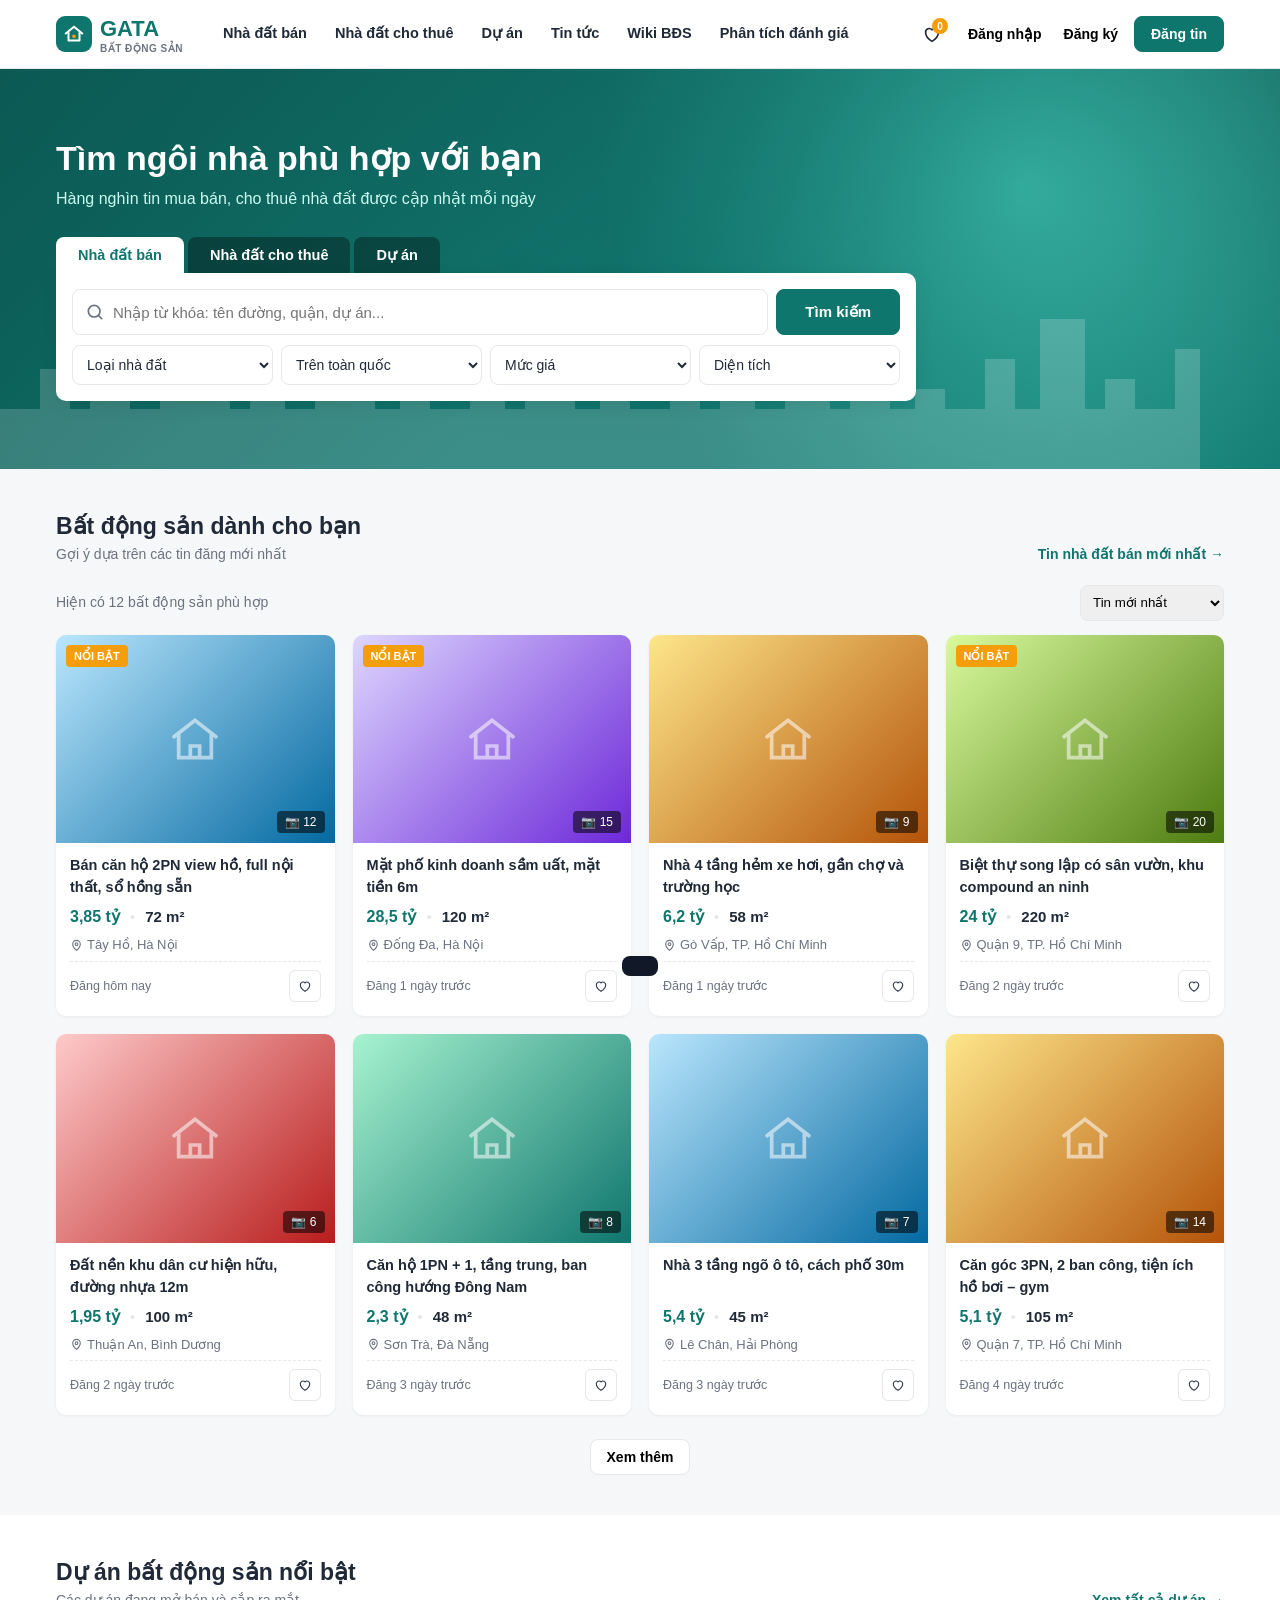
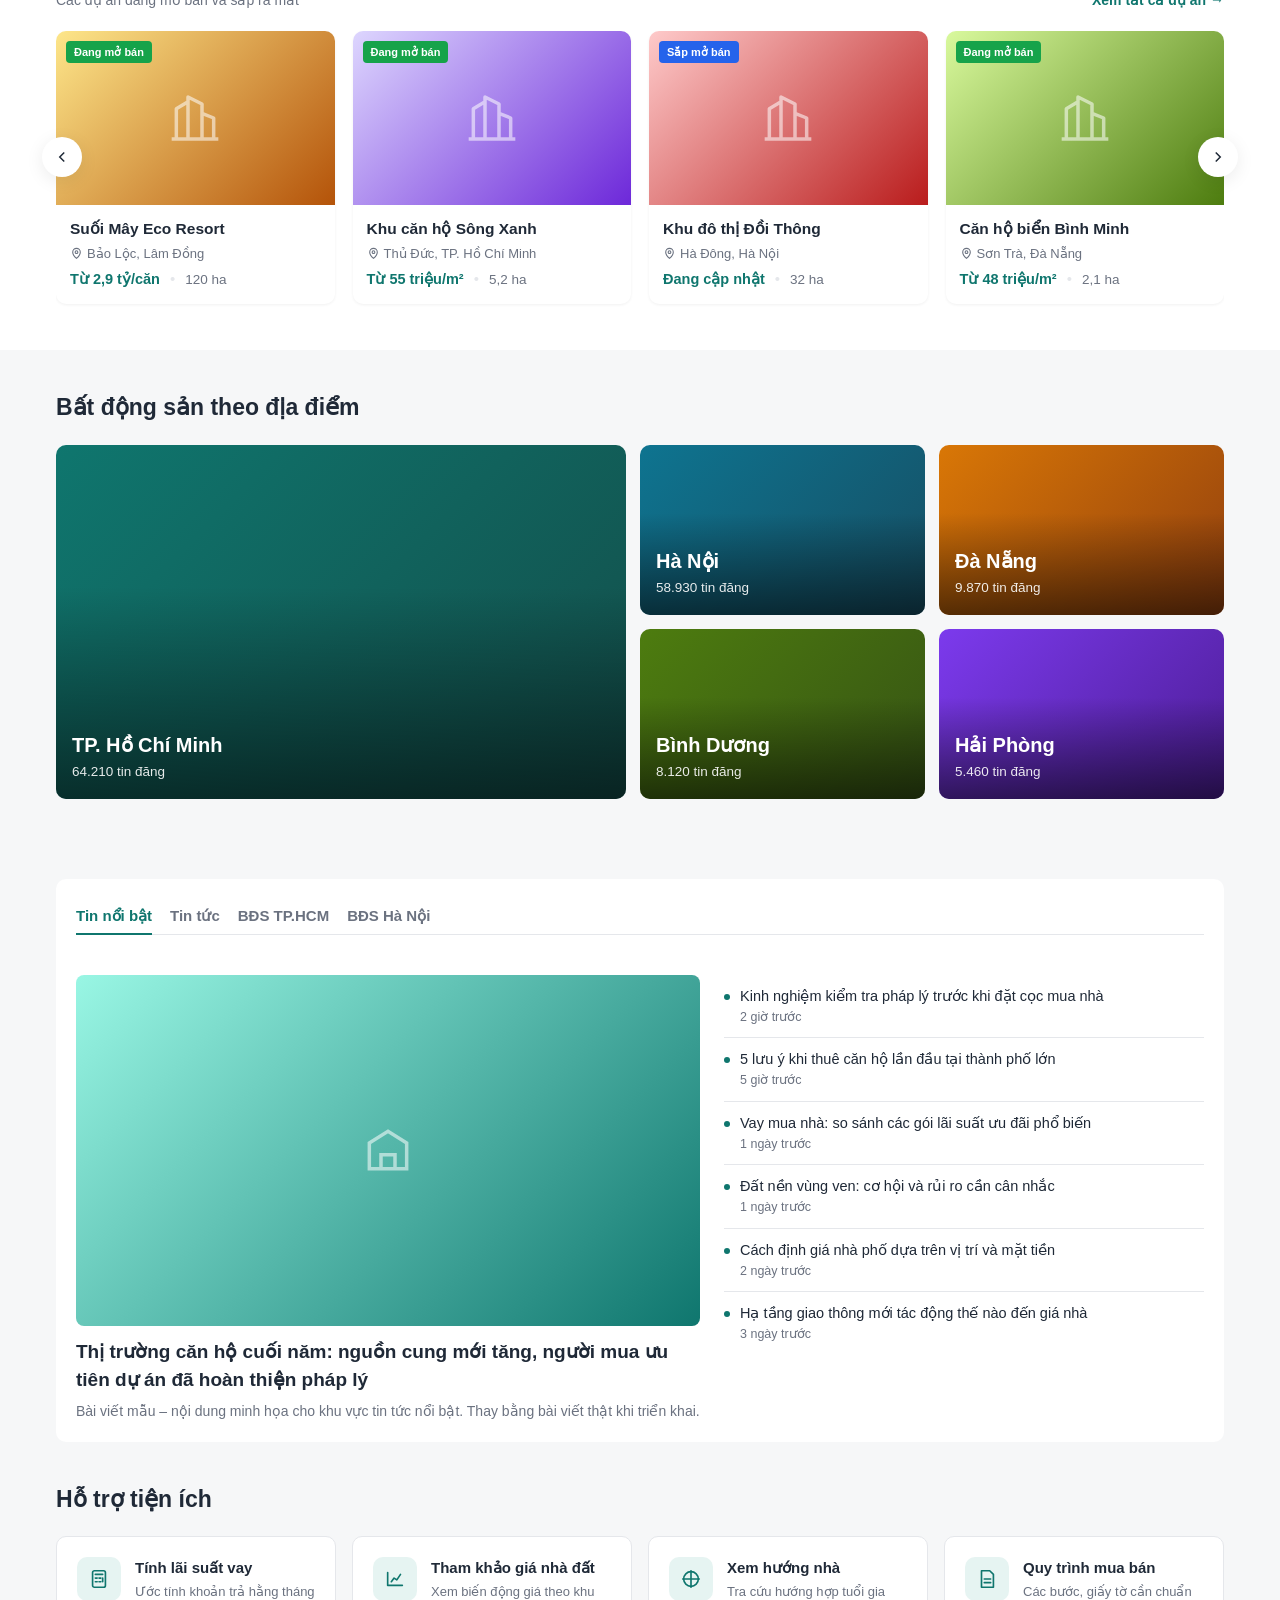
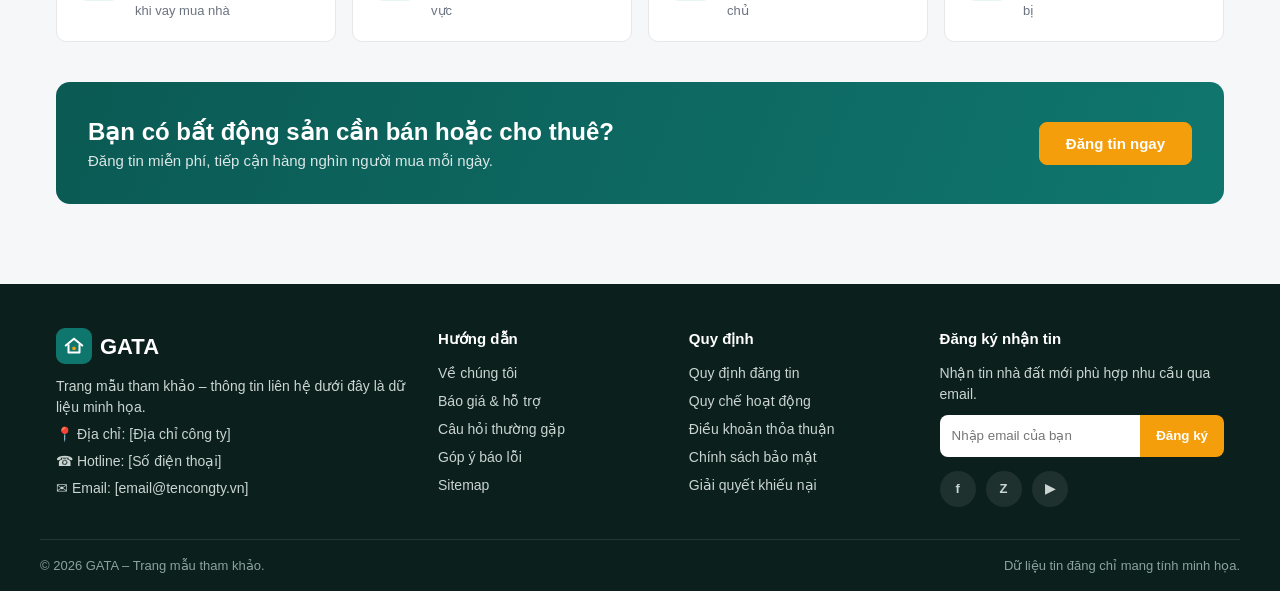
==== index.html @ e92d5082 "first commit Co-Authored-By: Claude Opus 5.5 <noreply@anthropic.com>" ====
<!DOCTYPE html>
<html lang="vi">
<head>
<meta charset="UTF-8">
<meta name="viewport" content="width=device-width, initial-scale=1.0">
<title>GATA – Kênh thông tin mua bán, cho thuê nhà đất</title>
<meta name="description" content="Trang mẫu tham khảo: tìm kiếm, mua bán, cho thuê bất động sản.">
<style>
  :root{
    --primary:#0f766e;      /* xanh ngọc đậm */
    --primary-dark:#0b5a54;
    --primary-light:#e6f4f2;
    --accent:#f59e0b;       /* vàng hổ phách */
    --text:#1f2937;
    --muted:#6b7280;
    --line:#e5e7eb;
    --bg:#f6f7f8;
    --white:#fff;
    --radius:10px;
    --shadow:0 4px 18px rgba(0,0,0,.08);
  }
  *{box-sizing:border-box;margin:0;padding:0}
  body{font-family:"Segoe UI",Roboto,"Helvetica Neue",Arial,sans-serif;color:var(--text);background:var(--bg);line-height:1.5;font-size:15px}
  a{color:inherit;text-decoration:none}
  button{font-family:inherit;cursor:pointer}
  img,svg{display:block}
  .container{max-width:1200px;margin:0 auto;padding:0 16px}

  /* ===== HEADER ===== */
  header{background:var(--white);border-bottom:1px solid var(--line);position:sticky;top:0;z-index:50}
  .nav{display:flex;align-items:center;height:68px;gap:28px}
  .logo{display:flex;align-items:center;gap:8px;font-weight:800;font-size:22px;color:var(--primary);flex-shrink:0}
  .logo-mark{width:36px;height:36px;border-radius:9px;background:var(--primary);display:grid;place-items:center}
  .logo small{display:block;font-size:10px;font-weight:600;color:var(--muted);letter-spacing:.5px;margin-top:-4px}
  .menu{display:flex;gap:4px;flex:1}
  .menu > li{list-style:none;position:relative}
  .menu > li > a{display:block;padding:22px 12px;font-weight:600;font-size:14.5px}
  .menu > li > a:hover{color:var(--primary)}
  .dropdown{position:absolute;top:100%;left:0;background:var(--white);min-width:230px;box-shadow:var(--shadow);border-radius:0 0 var(--radius) var(--radius);padding:8px 0;display:none}
  .menu > li:hover .dropdown{display:block}
  .dropdown a{display:block;padding:8px 18px;font-size:14px}
  .dropdown a:hover{background:var(--primary-light);color:var(--primary)}
  .nav-actions{display:flex;align-items:center;gap:10px}
  .icon-btn{width:40px;height:40px;border-radius:50%;border:none;background:transparent;display:grid;place-items:center;position:relative}
  .icon-btn:hover{background:var(--bg)}
  .badge{position:absolute;top:4px;right:4px;background:var(--accent);color:#fff;font-size:10px;font-weight:700;min-width:16px;height:16px;border-radius:8px;display:grid;place-items:center;padding:0 4px}
  .btn{border:1px solid var(--line);background:var(--white);padding:9px 16px;border-radius:8px;font-weight:600;font-size:14px}
  .btn:hover{border-color:var(--primary);color:var(--primary)}
  .btn-primary{background:var(--primary);color:#fff;border-color:var(--primary)}
  .btn-primary:hover{background:var(--primary-dark);color:#fff}
  .btn-text{border:none;background:none;font-weight:600;font-size:14px;padding:9px 6px}
  .btn-text:hover{color:var(--primary)}
  .burger{display:none}

  /* ===== HERO + SEARCH ===== */
  .hero{position:relative;min-height:400px;display:flex;align-items:center;
    background:
      linear-gradient(120deg,rgba(11,90,84,.92) 0%,rgba(15,118,110,.75) 45%,rgba(15,118,110,.35) 100%),
      radial-gradient(circle at 80% 30%,#5eead4 0,transparent 40%),
      linear-gradient(180deg,#134e4a,#0f766e);
    overflow:hidden}
  .hero-skyline{position:absolute;bottom:0;left:0;right:0;height:180px;opacity:.18}
  .hero-inner{position:relative;width:100%;padding:48px 16px}
  .hero h1{color:#fff;font-size:34px;line-height:1.25;max-width:620px;margin-bottom:8px}
  .hero p{color:#ccfbf1;margin-bottom:26px;font-size:16px}
  .search-box{max-width:860px}
  .search-tabs{display:flex;gap:4px}
  .search-tabs button{border:none;background:rgba(0,0,0,.35);color:#fff;padding:10px 22px;border-radius:8px 8px 0 0;font-weight:600;font-size:14.5px}
  .search-tabs button.active{background:var(--white);color:var(--primary)}
  .search-panel{background:var(--white);border-radius:0 var(--radius) var(--radius) var(--radius);padding:16px;box-shadow:var(--shadow)}
  .search-row{display:flex;gap:8px}
  .search-input{flex:1;display:flex;align-items:center;gap:8px;border:1px solid var(--line);border-radius:8px;padding:0 12px}
  .search-input input{border:none;outline:none;flex:1;height:44px;font-size:15px;font-family:inherit}
  .search-row .btn-primary{padding:0 28px;height:46px;font-size:15px}
  .filters{display:grid;grid-template-columns:repeat(4,1fr);gap:8px;margin-top:10px}
  .filters select{height:40px;border:1px solid var(--line);border-radius:8px;padding:0 10px;font-family:inherit;font-size:14px;color:var(--text);background:var(--white)}
  .filters select:focus,.search-input:focus-within{outline:2px solid var(--primary-light);border-color:var(--primary)}

  /* ===== SECTIONS ===== */
  section{padding:40px 0}
  .section-head{display:flex;justify-content:space-between;align-items:flex-end;margin-bottom:20px;gap:16px}
  .section-head h2{font-size:23px}
  .section-head p{color:var(--muted);font-size:14px}
  .link-more{color:var(--primary);font-weight:600;font-size:14px;white-space:nowrap}
  .link-more:hover{text-decoration:underline}

  /* listing cards */
  .result-bar{display:flex;justify-content:space-between;align-items:center;margin-bottom:14px;color:var(--muted);font-size:14px;gap:10px;flex-wrap:wrap}
  .result-bar select{height:36px;border:1px solid var(--line);border-radius:8px;padding:0 8px;font-family:inherit}
  .grid-listings{display:grid;grid-template-columns:repeat(4,1fr);gap:18px}
  .card{background:var(--white);border-radius:var(--radius);overflow:hidden;box-shadow:0 1px 3px rgba(0,0,0,.06);transition:transform .2s,box-shadow .2s;display:flex;flex-direction:column}
  .card:hover{transform:translateY(-3px);box-shadow:var(--shadow)}
  .thumb{position:relative;aspect-ratio:4/3;display:grid;place-items:center}
  .thumb{overflow:hidden}
  .thumb svg{width:56px;height:56px;opacity:.55}
  .ph{position:absolute;inset:0;width:100%;height:100%;object-fit:cover;transition:transform .4s}
  .card:hover .ph,.project:hover .ph{transform:scale(1.05)}
  .tag{position:absolute;top:10px;left:10px;background:var(--accent);color:#fff;font-size:11px;font-weight:700;padding:3px 8px;border-radius:4px;text-transform:uppercase}
  .photo-count{position:absolute;bottom:10px;right:10px;background:rgba(0,0,0,.55);color:#fff;font-size:12px;padding:2px 8px;border-radius:4px}
  .card-body{padding:12px 14px 14px;display:flex;flex-direction:column;gap:6px;flex:1}
  .card-title{font-weight:600;font-size:14.5px;display:-webkit-box;-webkit-line-clamp:2;-webkit-box-orient:vertical;overflow:hidden;min-height:44px}
  .card-meta{display:flex;gap:10px;align-items:baseline;flex-wrap:wrap}
  .price{color:var(--primary);font-weight:700;font-size:16px}
  .meta-sep{color:var(--line)}
  .area{font-weight:600;color:var(--text)}
  .addr{color:var(--muted);font-size:13px;display:flex;gap:4px;align-items:center}
  .card-foot{display:flex;justify-content:space-between;align-items:center;margin-top:auto;padding-top:8px;border-top:1px dashed var(--line);font-size:12.5px;color:var(--muted)}
  .save-btn{border:1px solid var(--line);background:var(--white);width:32px;height:32px;border-radius:6px;display:grid;place-items:center}
  .save-btn.saved{background:#fff1f2;border-color:#fecdd3}
  .save-btn.saved svg path{fill:#e11d48;stroke:#e11d48}
  .empty{grid-column:1/-1;text-align:center;padding:40px;color:var(--muted);background:var(--white);border-radius:var(--radius)}
  .center{text-align:center;margin-top:24px}

  /* projects */
  .projects-wrap{position:relative}
  .projects{display:flex;gap:18px;overflow-x:auto;scroll-snap-type:x mandatory;padding-bottom:6px;scrollbar-width:thin}
  .project{flex:0 0 calc((100% - 54px)/4);scroll-snap-align:start;background:var(--white);border-radius:var(--radius);overflow:hidden;box-shadow:0 1px 3px rgba(0,0,0,.06)}
  .project .thumb{aspect-ratio:16/10}
  .status{position:absolute;top:10px;left:10px;font-size:11px;font-weight:700;padding:3px 8px;border-radius:4px;color:#fff}
  .status.open{background:#16a34a}.status.soon{background:#2563eb}.status.done{background:#6b7280}
  .project .card-body{gap:4px}
  .project h3{font-size:15.5px}
  .scroll-btn{position:absolute;top:38%;width:40px;height:40px;border-radius:50%;border:none;background:var(--white);box-shadow:var(--shadow);display:grid;place-items:center;z-index:2}
  .scroll-btn.prev{left:-14px}.scroll-btn.next{right:-14px}

  /* locations */
  .locations{display:grid;grid-template-columns:2fr 1fr 1fr;grid-template-rows:170px 170px;gap:14px}
  .loc{position:relative;border-radius:var(--radius);overflow:hidden;color:#fff;display:flex;align-items:flex-end;padding:16px;transition:transform .2s}
  .loc:hover{transform:scale(1.015)}
  .loc:first-child{grid-row:span 2}
  .loc::after{content:"";position:absolute;inset:0;background:linear-gradient(180deg,transparent 40%,rgba(0,0,0,.55))}
  .loc div{position:relative;z-index:1}
  .loc h3{font-size:20px}
  .loc span{font-size:13.5px;opacity:.9}

  /* news */
  .news{display:grid;grid-template-columns:1.3fr 1fr;gap:24px;background:var(--white);border-radius:var(--radius);padding:20px}
  .news-tabs{display:flex;gap:18px;border-bottom:1px solid var(--line);margin-bottom:16px;grid-column:1/-1}
  .news-tabs button{border:none;background:none;padding:8px 0;font-weight:600;font-size:15px;color:var(--muted);border-bottom:2px solid transparent;margin-bottom:-1px}
  .news-tabs button.active{color:var(--primary);border-color:var(--primary)}
  .news-main .thumb{border-radius:8px;aspect-ratio:16/9;margin-bottom:12px}
  .news-main h3{font-size:19px;margin-bottom:6px}
  .news-main p{color:var(--muted);font-size:14px}
  .news-list{list-style:none;display:flex;flex-direction:column}
  .news-list li{padding:11px 0;border-bottom:1px solid var(--line);display:flex;gap:10px;font-size:14.5px;font-weight:500}
  .news-list li:last-child{border:none}
  .news-list li::before{content:"";flex:0 0 6px;height:6px;border-radius:50%;background:var(--primary);margin-top:8px}
  .news-list a:hover,.news-main h3 a:hover{color:var(--primary)}
  .date{color:var(--muted);font-size:12.5px;font-weight:400;display:block}

  /* tools / why us */
  .tools{display:grid;grid-template-columns:repeat(4,1fr);gap:16px}
  .tool{background:var(--white);border-radius:var(--radius);padding:20px;display:flex;gap:14px;align-items:flex-start;border:1px solid var(--line)}
  .tool:hover{border-color:var(--primary)}
  .tool-icon{flex:0 0 44px;height:44px;border-radius:10px;background:var(--primary-light);display:grid;place-items:center}
  .tool h4{font-size:15px;margin-bottom:2px}
  .tool p{font-size:13px;color:var(--muted)}

  /* CTA */
  .cta{background:linear-gradient(110deg,var(--primary-dark),var(--primary));border-radius:14px;padding:32px;display:flex;justify-content:space-between;align-items:center;gap:20px;color:#fff;flex-wrap:wrap}
  .cta h2{font-size:24px}
  .cta p{opacity:.85}
  .cta .btn{background:var(--accent);border-color:var(--accent);color:#fff;padding:12px 26px;font-size:15px}

  /* ===== FOOTER ===== */
  footer{background:#0b1f1d;color:#cbd5d1;margin-top:40px;padding-top:44px;font-size:14px}
  .foot-grid{display:grid;grid-template-columns:1.6fr 1fr 1fr 1.3fr;gap:32px;padding-bottom:32px}
  footer h5{color:#fff;font-size:15px;margin-bottom:12px}
  footer ul{list-style:none;display:flex;flex-direction:column;gap:7px}
  footer a:hover{color:#5eead4}
  .foot-brand .logo{color:#fff;margin-bottom:12px}
  .foot-brand p{margin-bottom:6px}
  .newsletter{display:flex;margin-top:10px}
  .newsletter input{flex:1;height:42px;border:none;border-radius:8px 0 0 8px;padding:0 12px;font-family:inherit;min-width:0}
  .newsletter button{border:none;background:var(--accent);color:#fff;font-weight:600;padding:0 16px;border-radius:0 8px 8px 0}
  .socials{display:flex;gap:10px;margin-top:14px}
  .socials a{width:36px;height:36px;border-radius:50%;background:rgba(255,255,255,.08);display:grid;place-items:center;font-weight:700;font-size:13px}
  .copyright{border-top:1px solid rgba(255,255,255,.1);padding:16px 0;font-size:13px;color:#8aa39e;display:flex;justify-content:space-between;flex-wrap:wrap;gap:8px}

  /* toast */
  .toast{position:fixed;bottom:24px;left:50%;transform:translateX(-50%) translateY(100px);background:#111827;color:#fff;padding:10px 18px;border-radius:8px;font-size:14px;transition:transform .3s;z-index:100}
  .toast.show{transform:translateX(-50%) translateY(0)}
  .back-top{position:fixed;right:20px;bottom:20px;width:44px;height:44px;border-radius:50%;background:var(--primary);color:#fff;border:none;display:none;place-items:center;box-shadow:var(--shadow);z-index:40}
  .back-top.show{display:grid}

  /* ===== RESPONSIVE ===== */
  @media (max-width:1024px){
    .grid-listings{grid-template-columns:repeat(3,1fr)}
    .project{flex-basis:calc((100% - 36px)/3)}
    .tools{grid-template-columns:repeat(2,1fr)}
    .foot-grid{grid-template-columns:1fr 1fr}
    .menu > li > a{padding:22px 8px;font-size:14px}
    .btn-text{display:none}
  }
  @media (max-width:860px){
    .menu{display:none;position:absolute;top:68px;left:0;right:0;background:var(--white);flex-direction:column;box-shadow:var(--shadow);padding:8px 0}
    .menu.open{display:flex}
    .menu > li > a{padding:12px 20px}
    .dropdown{position:static;box-shadow:none;display:none;padding:0 0 6px 16px}
    .menu > li:hover .dropdown{display:none}
    .burger{display:grid;margin-left:auto}
    .nav-actions .btn:not(.btn-primary),.nav-actions .icon-btn:not(.burger){display:none}
    .grid-listings{grid-template-columns:repeat(2,1fr)}
    .project{flex-basis:calc((100% - 18px)/2)}
    .filters{grid-template-columns:repeat(2,1fr)}
    .locations{grid-template-columns:1fr 1fr;grid-template-rows:200px 140px 140px}
    .loc:first-child{grid-column:span 2;grid-row:auto}
    .news{grid-template-columns:1fr}
    .hero h1{font-size:27px}
    .scroll-btn{display:none}
  }
  @media (max-width:540px){
    .grid-listings{grid-template-columns:1fr}
    .project{flex-basis:85%}
    .search-row{flex-direction:column}
    .search-row .btn-primary{width:100%}
    .tools{grid-template-columns:1fr}
    .foot-grid{grid-template-columns:1fr}
    .search-tabs button{padding:9px 14px}
    .nav-actions .btn-primary{padding:8px 12px;font-size:13px}
    .section-head h2{font-size:20px}
  }
</style>
</head>
<body>

<!-- ================= HEADER ================= -->
<header>
  <div class="container nav">
    <a href="#" class="logo" aria-label="GATA - trang chủ">
      <span class="logo-mark">
        <svg width="22" height="22" viewBox="0 0 24 24" fill="none"><path d="M3 11.5 12 4l9 7.5" stroke="#fff" stroke-width="2.2" stroke-linecap="round" stroke-linejoin="round"/><path d="M6 10v9h12v-9" stroke="#fff" stroke-width="2.2" stroke-linejoin="round"/><circle cx="12" cy="14.5" r="2" fill="#f59e0b"/></svg>
      </span>
      <span>GATA<small>BẤT ĐỘNG SẢN</small></span>
    </a>

    <ul class="menu" id="menu">
      <li><a href="#listings">Nhà đất bán</a>
        <div class="dropdown">
          <a href="#">Bán căn hộ chung cư</a><a href="#">Bán nhà riêng</a><a href="#">Bán nhà mặt phố</a>
          <a href="#">Bán biệt thự, liền kề</a><a href="#">Bán đất nền dự án</a><a href="#">Bán đất</a>
        </div>
      </li>
      <li><a href="#listings">Nhà đất cho thuê</a>
        <div class="dropdown">
          <a href="#">Cho thuê căn hộ</a><a href="#">Cho thuê nhà riêng</a><a href="#">Cho thuê phòng trọ</a>
          <a href="#">Cho thuê văn phòng</a><a href="#">Cho thuê mặt bằng</a>
        </div>
      </li>
      <li><a href="#projects">Dự án</a>
        <div class="dropdown" id="projectMenu"></div>
      </li>
      <li><a href="#news">Tin tức</a></li>
      <li><a href="#tools">Wiki BĐS</a></li>
      <li><a href="#tools">Phân tích đánh giá</a></li>
    </ul>

    <div class="nav-actions">
      <button class="icon-btn" aria-label="Tin đã lưu">
        <svg width="22" height="22" viewBox="0 0 24 24" fill="none"><path d="M12 20s-7-4.4-7-10a4 4 0 0 1 7-2.6A4 4 0 0 1 19 10c0 5.6-7 10-7 10Z" stroke="#1f2937" stroke-width="1.8"/></svg>
        <span class="badge" id="savedCount">0</span>
      </button>
      <button class="btn-text">Đăng nhập</button>
      <button class="btn-text">Đăng ký</button>
      <button class="btn btn-primary">Đăng tin</button>
      <button class="icon-btn burger" id="burger" aria-label="Mở menu">
        <svg width="24" height="24" viewBox="0 0 24 24"><path d="M4 7h16M4 12h16M4 17h16" stroke="#1f2937" stroke-width="2" stroke-linecap="round"/></svg>
      </button>
    </div>
  </div>
</header>

<!-- ================= HERO + SEARCH ================= -->
<div class="hero">
  <svg class="hero-skyline" viewBox="0 0 1200 180" preserveAspectRatio="none" fill="#fff">
    <path d="M0 [base64]"/>
  </svg>
  <div class="container hero-inner">
    <h1>Tìm ngôi nhà phù hợp với bạn</h1>
    <p>Hàng nghìn tin mua bán, cho thuê nhà đất được cập nhật mỗi ngày</p>

    <div class="search-box">
      <div class="search-tabs" role="tablist">
        <button class="active" data-type="ban">Nhà đất bán</button>
        <button data-type="thue">Nhà đất cho thuê</button>
        <button data-type="duan">Dự án</button>
      </div>
      <form class="search-panel" id="searchForm">
        <div class="search-row">
          <label class="search-input">
            <svg width="20" height="20" viewBox="0 0 24 24" fill="none"><circle cx="11" cy="11" r="7" stroke="#6b7280" stroke-width="2"/><path d="m20 20-3.5-3.5" stroke="#6b7280" stroke-width="2" stroke-linecap="round"/></svg>
            <input type="text" id="keyword" placeholder="Nhập từ khóa: tên đường, quận, dự án...">
          </label>
          <button type="submit" class="btn btn-primary">Tìm kiếm</button>
        </div>
        <div class="filters">
          <select id="fCategory">
            <option value="">Loại nhà đất</option>
            <option>Căn hộ chung cư</option>
            <option>Nhà riêng</option>
            <option>Nhà mặt phố</option>
            <option>Biệt thự, liền kề</option>
            <option>Đất nền</option>
          </select>
          <select id="fCity">
            <option value="">Trên toàn quốc</option>
            <option>Hà Nội</option>
            <option>TP. Hồ Chí Minh</option>
            <option>Đà Nẵng</option>
            <option>Bình Dương</option>
            <option>Hải Phòng</option>
          </select>
          <select id="fPrice"></select>
          <select id="fArea">
            <option value="">Diện tích</option>
            <option value="0-50">Dưới 50 m²</option>
            <option value="50-80">50 – 80 m²</option>
            <option value="80-150">80 – 150 m²</option>
            <option value="150-99999">Trên 150 m²</option>
          </select>
        </div>
      </form>
    </div>
  </div>
</div>

<main>
<!-- ================= LISTINGS ================= -->
<section id="listings">
  <div class="container">
    <div class="section-head">
      <div>
        <h2 id="listingTitle">Bất động sản dành cho bạn</h2>
        <p>Gợi ý dựa trên các tin đăng mới nhất</p>
      </div>
      <a href="#" class="link-more">Tin nhà đất bán mới nhất →</a>
    </div>
    <div class="result-bar">
      <span id="resultCount"></span>
      <select id="sort" aria-label="Sắp xếp">
        <option value="new">Tin mới nhất</option>
        <option value="priceAsc">Giá thấp đến cao</option>
        <option value="priceDesc">Giá cao đến thấp</option>
        <option value="areaDesc">Diện tích lớn nhất</option>
      </select>
    </div>
    <div class="grid-listings" id="grid"></div>
    <div class="center"><button class="btn" id="loadMore">Xem thêm</button></div>
  </div>
</section>

<!-- ================= PROJECTS ================= -->
<section id="projects" style="background:var(--white)">
  <div class="container">
    <div class="section-head">
      <div><h2>Dự án bất động sản nổi bật</h2><p>Các dự án đang mở bán và sắp ra mắt</p></div>
      <a href="#" class="link-more">Xem tất cả dự án →</a>
    </div>
    <div class="projects-wrap">
      <button class="scroll-btn prev" data-dir="-1" aria-label="Trước"><svg width="18" height="18" viewBox="0 0 24 24"><path d="m15 6-6 6 6 6" stroke="#1f2937" stroke-width="2" fill="none"/></svg></button>
      <div class="projects" id="projectList"></div>
      <button class="scroll-btn next" data-dir="1" aria-label="Sau"><svg width="18" height="18" viewBox="0 0 24 24"><path d="m9 6 6 6-6 6" stroke="#1f2937" stroke-width="2" fill="none"/></svg></button>
    </div>
  </div>
</section>

<!-- ================= LOCATIONS ================= -->
<section>
  <div class="container">
    <div class="section-head"><div><h2>Bất động sản theo địa điểm</h2></div></div>
    <div class="locations" id="locations"></div>
  </div>
</section>

<!-- ================= NEWS ================= -->
<section id="news">
  <div class="container">
    <div class="news">
      <div class="news-tabs">
        <button class="active">Tin nổi bật</button>
        <button>Tin tức</button>
        <button>BĐS TP.HCM</button>
        <button>BĐS Hà Nội</button>
      </div>
      <article class="news-main">
        <div class="thumb" style="background:linear-gradient(135deg,#99f6e4,#0f766e)">
          <img class="ph" src="https://images.unsplash.com/photo-1560518883-ce09059eeffa?w=800&q=70&auto=format&fit=crop" alt="Thị trường căn hộ" loading="lazy" onerror="this.remove()">
          <svg viewBox="0 0 24 24" fill="none"><path d="M4 20V9l8-5 8 5v11H4Z" stroke="#fff" stroke-width="1.5"/><path d="M9 20v-6h6v6" stroke="#fff" stroke-width="1.5"/></svg>
        </div>
        <h3><a href="#">Thị trường căn hộ cuối năm: nguồn cung mới tăng, người mua ưu tiên dự án đã hoàn thiện pháp lý</a></h3>
        <p>Bài viết mẫu – nội dung minh họa cho khu vực tin tức nổi bật. Thay bằng bài viết thật khi triển khai.</p>
      </article>
      <ul class="news-list">
        <li><a href="#">Kinh nghiệm kiểm tra pháp lý trước khi đặt cọc mua nhà<span class="date">2 giờ trước</span></a></li>
        <li><a href="#">5 lưu ý khi thuê căn hộ lần đầu tại thành phố lớn<span class="date">5 giờ trước</span></a></li>
        <li><a href="#">Vay mua nhà: so sánh các gói lãi suất ưu đãi phổ biến<span class="date">1 ngày trước</span></a></li>
        <li><a href="#">Đất nền vùng ven: cơ hội và rủi ro cần cân nhắc<span class="date">1 ngày trước</span></a></li>
        <li><a href="#">Cách định giá nhà phố dựa trên vị trí và mặt tiền<span class="date">2 ngày trước</span></a></li>
        <li><a href="#">Hạ tầng giao thông mới tác động thế nào đến giá nhà<span class="date">3 ngày trước</span></a></li>
      </ul>
    </div>
  </div>
</section>

<!-- ================= TOOLS ================= -->
<section id="tools" style="padding-top:0">
  <div class="container">
    <div class="section-head"><div><h2>Hỗ trợ tiện ích</h2></div></div>
    <div class="tools">
      <a href="#" class="tool"><span class="tool-icon"><svg width="22" height="22" viewBox="0 0 24 24" fill="none"><rect x="5" y="3" width="14" height="18" rx="2" stroke="#0f766e" stroke-width="1.8"/><path d="M8 7h8M8 11h2M12 11h2M8 15h2M12 15h2M16 11v4" stroke="#0f766e" stroke-width="1.8" stroke-linecap="round"/></svg></span><div><h4>Tính lãi suất vay</h4><p>Ước tính khoản trả hằng tháng khi vay mua nhà</p></div></a>
      <a href="#" class="tool"><span class="tool-icon"><svg width="22" height="22" viewBox="0 0 24 24" fill="none"><path d="M4 19V5M4 19h16M8 15l3-4 3 2 4-6" stroke="#0f766e" stroke-width="1.8" stroke-linecap="round" stroke-linejoin="round"/></svg></span><div><h4>Tham khảo giá nhà đất</h4><p>Xem biến động giá theo khu vực</p></div></a>
      <a href="#" class="tool"><span class="tool-icon"><svg width="22" height="22" viewBox="0 0 24 24" fill="none"><path d="M12 3v18M3 12h18" stroke="#0f766e" stroke-width="1.8" stroke-linecap="round"/><circle cx="12" cy="12" r="8" stroke="#0f766e" stroke-width="1.8"/></svg></span><div><h4>Xem hướng nhà</h4><p>Tra cứu hướng hợp tuổi gia chủ</p></div></a>
      <a href="#" class="tool"><span class="tool-icon"><svg width="22" height="22" viewBox="0 0 24 24" fill="none"><path d="M6 3h9l4 4v14H6V3Z" stroke="#0f766e" stroke-width="1.8" stroke-linejoin="round"/><path d="M9 12h7M9 16h7" stroke="#0f766e" stroke-width="1.8" stroke-linecap="round"/></svg></span><div><h4>Quy trình mua bán</h4><p>Các bước, giấy tờ cần chuẩn bị</p></div></a>
    </div>
  </div>
</section>

<!-- ================= CTA ================= -->
<section style="padding-top:0">
  <div class="container">
    <div class="cta">
      <div>
        <h2>Bạn có bất động sản cần bán hoặc cho thuê?</h2>
        <p>Đăng tin miễn phí, tiếp cận hàng nghìn người mua mỗi ngày.</p>
      </div>
      <button class="btn">Đăng tin ngay</button>
    </div>
  </div>
</section>
</main>

<!-- ================= FOOTER ================= -->
<footer>
  <div class="container foot-grid">
    <div class="foot-brand">
      <a href="#" class="logo"><span class="logo-mark"><svg width="22" height="22" viewBox="0 0 24 24" fill="none"><path d="M3 11.5 12 4l9 7.5" stroke="#fff" stroke-width="2.2" stroke-linecap="round" stroke-linejoin="round"/><path d="M6 10v9h12v-9" stroke="#fff" stroke-width="2.2" stroke-linejoin="round"/><circle cx="12" cy="14.5" r="2" fill="#f59e0b"/></svg></span><span>GATA</span></a>
      <p>Trang mẫu tham khảo – thông tin liên hệ dưới đây là dữ liệu minh họa.</p>
      <p>📍 Địa chỉ: [Địa chỉ công ty]</p>
      <p>☎ Hotline: [Số điện thoại]</p>
      <p>✉ Email: [email@tencongty.vn]</p>
    </div>
    <div>
      <h5>Hướng dẫn</h5>
      <ul><li><a href="#">Về chúng tôi</a></li><li><a href="#">Báo giá & hỗ trợ</a></li><li><a href="#">Câu hỏi thường gặp</a></li><li><a href="#">Góp ý báo lỗi</a></li><li><a href="#">Sitemap</a></li></ul>
    </div>
    <div>
      <h5>Quy định</h5>
      <ul><li><a href="#">Quy định đăng tin</a></li><li><a href="#">Quy chế hoạt động</a></li><li><a href="#">Điều khoản thỏa thuận</a></li><li><a href="#">Chính sách bảo mật</a></li><li><a href="#">Giải quyết khiếu nại</a></li></ul>
    </div>
    <div>
      <h5>Đăng ký nhận tin</h5>
      <p>Nhận tin nhà đất mới phù hợp nhu cầu qua email.</p>
      <form class="newsletter" id="newsletter">
        <input type="email" placeholder="Nhập email của bạn" required>
        <button type="submit">Đăng ký</button>
      </form>
      <div class="socials"><a href="#" aria-label="Facebook">f</a><a href="#" aria-label="Zalo">Z</a><a href="#" aria-label="YouTube">▶</a></div>
    </div>
  </div>
  <div class="container copyright">
    <span>© 2026 GATA – Trang mẫu tham khảo.</span>
    <span>Dữ liệu tin đăng chỉ mang tính minh họa.</span>
  </div>
</footer>

<div class="toast" id="toast"></div>
<button class="back-top" id="backTop" aria-label="Lên đầu trang"><svg width="18" height="18" viewBox="0 0 24 24"><path d="m6 15 6-6 6 6" stroke="#fff" stroke-width="2.2" fill="none"/></svg></button>

<script>
/* ================= DỮ LIỆU MẪU ================= */
// price: đơn vị triệu đồng (bán = tổng giá, thuê = giá/tháng)
const listings = [
  {id:1,type:"ban",cat:"Căn hộ chung cư",title:"Bán căn hộ 2PN view hồ, full nội thất, sổ hồng sẵn",price:3850,area:72,city:"Hà Nội",district:"Tây Hồ",days:0,photos:12,vip:true},
  {id:2,type:"ban",cat:"Nhà riêng",title:"Nhà 4 tầng hẻm xe hơi, gần chợ và trường học",price:6200,area:58,city:"TP. Hồ Chí Minh",district:"Gò Vấp",days:1,photos:9,vip:false},
  {id:3,type:"ban",cat:"Nhà mặt phố",title:"Mặt phố kinh doanh sầm uất, mặt tiền 6m",price:28500,area:120,city:"Hà Nội",district:"Đống Đa",days:1,photos:15,vip:true},
  {id:4,type:"ban",cat:"Đất nền",title:"Đất nền khu dân cư hiện hữu, đường nhựa 12m",price:1950,area:100,city:"Bình Dương",district:"Thuận An",days:2,photos:6,vip:false},
  {id:5,type:"ban",cat:"Biệt thự, liền kề",title:"Biệt thự song lập có sân vườn, khu compound an ninh",price:24000,area:220,city:"TP. Hồ Chí Minh",district:"Quận 9",days:2,photos:20,vip:true},
  {id:6,type:"ban",cat:"Căn hộ chung cư",title:"Căn hộ 1PN + 1, tầng trung, ban công hướng Đông Nam",price:2300,area:48,city:"Đà Nẵng",district:"Sơn Trà",days:3,photos:8,vip:false},
  {id:7,type:"ban",cat:"Nhà riêng",title:"Nhà 3 tầng ngõ ô tô, cách phố 30m",price:5400,area:45,city:"Hải Phòng",district:"Lê Chân",days:3,photos:7,vip:false},
  {id:8,type:"ban",cat:"Căn hộ chung cư",title:"Căn góc 3PN, 2 ban công, tiện ích hồ bơi – gym",price:5100,area:105,city:"TP. Hồ Chí Minh",district:"Quận 7",days:4,photos:14,vip:false},
  {id:9,type:"ban",cat:"Đất nền",title:"Lô đất gần biển, phù hợp xây homestay",price:3200,area:150,city:"Đà Nẵng",district:"Ngũ Hành Sơn",days:5,photos:5,vip:false},
  {id:10,type:"ban",cat:"Nhà mặt phố",title:"Nhà mặt tiền đường lớn, đang cho thuê ổn định",price:16800,area:90,city:"Đà Nẵng",district:"Hải Châu",days:6,photos:10,vip:false},
  {id:11,type:"ban",cat:"Biệt thự, liền kề",title:"Liền kề 5 tầng có thang máy, gần công viên",price:13500,area:85,city:"Hà Nội",district:"Hà Đông",days:6,photos:11,vip:false},
  {id:12,type:"ban",cat:"Nhà riêng",title:"Nhà 2 tầng mới xây, sân để xe rộng",price:2650,area:80,city:"Bình Dương",district:"Dĩ An",days:7,photos:6,vip:false},

  {id:21,type:"thue",cat:"Căn hộ chung cư",title:"Cho thuê căn hộ 2PN đầy đủ nội thất, vào ở ngay",price:12,area:68,city:"TP. Hồ Chí Minh",district:"Bình Thạnh",days:0,photos:10,vip:true},
  {id:22,type:"thue",cat:"Nhà riêng",title:"Cho thuê nhà nguyên căn 3 tầng, phù hợp gia đình",price:18,area:60,city:"Hà Nội",district:"Cầu Giấy",days:1,photos:8,vip:false},
  {id:23,type:"thue",cat:"Nhà mặt phố",title:"Mặt bằng kinh doanh mặt tiền 8m, khu đông dân",price:45,area:110,city:"TP. Hồ Chí Minh",district:"Quận 10",days:1,photos:6,vip:true},
  {id:24,type:"thue",cat:"Căn hộ chung cư",title:"Studio mới, gần biển, có hồ bơi chung",price:7,area:35,city:"Đà Nẵng",district:"Sơn Trà",days:2,photos:9,vip:false},
  {id:25,type:"thue",cat:"Biệt thự, liền kề",title:"Biệt thự sân vườn cho thuê làm văn phòng",price:60,area:300,city:"Hà Nội",district:"Tây Hồ",days:3,photos:16,vip:false},
  {id:26,type:"thue",cat:"Nhà riêng",title:"Nhà 1 trệt 1 lầu, hẻm yên tĩnh, có chỗ để ô tô",price:9,area:75,city:"Bình Dương",district:"Thủ Dầu Một",days:4,photos:5,vip:false},
  {id:27,type:"thue",cat:"Căn hộ chung cư",title:"Căn hộ 3PN view sông, tầng cao thoáng mát",price:22,area:110,city:"TP. Hồ Chí Minh",district:"Thủ Đức",days:5,photos:12,vip:false},
  {id:28,type:"thue",cat:"Nhà mặt phố",title:"Nhà mặt phố 4 tầng cho thuê kinh doanh, văn phòng",price:35,area:70,city:"Hải Phòng",district:"Ngô Quyền",days:6,photos:7,vip:false},
];

const projects = [
  {name:"Suối Mây Eco Resort",loc:"Bảo Lộc, Lâm Đồng",status:"open",statusText:"Đang mở bán",price:"Từ 2,9 tỷ/căn",area:"120 ha",url:"pages/du-an-suoi-may-eco-resort.html",img:"1520250497591-112f2f40a3f4"},
  {name:"Khu căn hộ Sông Xanh",loc:"Thủ Đức, TP. Hồ Chí Minh",status:"open",statusText:"Đang mở bán",price:"Từ 55 triệu/m²",area:"5,2 ha"},
  {name:"Khu đô thị Đồi Thông",loc:"Hà Đông, Hà Nội",status:"soon",statusText:"Sắp mở bán",price:"Đang cập nhật",area:"32 ha"},
  {name:"Căn hộ biển Bình Minh",loc:"Sơn Trà, Đà Nẵng",status:"open",statusText:"Đang mở bán",price:"Từ 48 triệu/m²",area:"2,1 ha"},
  {name:"Khu nhà phố Hoa Sen",loc:"Thuận An, Bình Dương",status:"done",statusText:"Đã bàn giao",price:"Từ 4,5 tỷ/căn",area:"12 ha"},
  {name:"Tòa căn hộ Ánh Dương",loc:"Cầu Giấy, Hà Nội",status:"soon",statusText:"Sắp mở bán",price:"Đang cập nhật",area:"1,4 ha"},
  {name:"Khu biệt thự Rừng Phong",loc:"Quận 9, TP. Hồ Chí Minh",status:"open",statusText:"Đang mở bán",price:"Từ 22 tỷ/căn",area:"18 ha"},
];

const locations = [
  {city:"TP. Hồ Chí Minh",count:"64.210",bg:"linear-gradient(135deg,#0f766e,#134e4a)",img:"1583417319070-4a69db38a482"},
  {city:"Hà Nội",count:"58.930",bg:"linear-gradient(135deg,#0e7490,#164e63)",img:"1599708153386-62bf3f035c78"},
  {city:"Đà Nẵng",count:"9.870",bg:"linear-gradient(135deg,#d97706,#92400e)",img:"1559592413-7cec4d0cae2b"},
  {city:"Bình Dương",count:"8.120",bg:"linear-gradient(135deg,#4d7c0f,#365314)",img:"1460317442991-0ec209397118"},
  {city:"Hải Phòng",count:"5.460",bg:"linear-gradient(135deg,#7c3aed,#4c1d95)",img:"1528127269322-539801943592"},
];

/* Ảnh minh họa (Unsplash) theo loại bất động sản */
const catPhotos = {
  "Căn hộ chung cư":["1502672260266-1c1ef2d93688","1522708323590-d24dbb6b0267","1554995207-c18c203602cb","1600607687939-ce8a6c25118c","1545324418-cc1a3fa10c00"],
  "Nhà riêng":["1568605114967-8130f3a36994","1570129477492-45c003edd2be","1549517045-bc93de075e53","1605276374104-dee2a0ed3cd6","1564013799919-ab600027ffc6"],
  "Nhà mặt phố":["1479839672679-a46483c0e7c8","1486406146926-c627a92ad1ab","1460317442991-0ec209397118","1545324418-cc1a3fa10c00"],
  "Biệt thự, liền kề":["1613490493576-7fde63acd811","1600596542815-ffad4c1539a9","1600585154340-be6161a56a0c","1512917774080-9991f1c4c750","1580587771525-78b9dba3b914"],
  "Đất nền":["1500382017468-9049fed747ef"],
};
const projectPhotos = ["1545324418-cc1a3fa10c00","1486406146926-c627a92ad1ab","1512917774080-9991f1c4c750","1600596542815-ffad4c1539a9","1479839672679-a46483c0e7c8","1613490493576-7fde63acd811"];
const photoUrl = (id,w=600) => `https://images.unsplash.com/photo-${id}?w=${w}&q=70&auto=format&fit=crop`;
const imgTag = (id,alt,w) => `<img class="ph" src="${photoUrl(id,w)}" alt="${alt}" loading="lazy" onerror="this.remove()">`;

const priceOptions = {
  ban:[["","Mức giá"],["0-1000","Dưới 1 tỷ"],["1000-3000","1 – 3 tỷ"],["3000-5000","3 – 5 tỷ"],["5000-10000","5 – 10 tỷ"],["10000-999999","Trên 10 tỷ"]],
  thue:[["","Mức giá"],["0-5","Dưới 5 triệu"],["5-10","5 – 10 triệu"],["10-20","10 – 20 triệu"],["20-50","20 – 50 triệu"],["50-99999","Trên 50 triệu"]],
};
const palettes = ["#a7f3d0,#0f766e","#bae6fd,#0369a1","#fde68a,#b45309","#ddd6fe,#6d28d9","#fecaca,#b91c1c","#d9f99d,#4d7c0f"];

/* ================= TIỆN ÍCH ================= */
const $ = s => document.querySelector(s);
const houseSvg = `<svg viewBox="0 0 24 24" fill="none"><path d="M3 11 12 4l9 7" stroke="#fff" stroke-width="1.6" stroke-linecap="round"/><path d="M5 10v10h14V10" stroke="#fff" stroke-width="1.6"/><path d="M10 20v-5h4v5" stroke="#fff" stroke-width="1.6"/></svg>`;
const pinSvg = `<svg width="13" height="13" viewBox="0 0 24 24" fill="none"><path d="M12 21s-7-6.2-7-11.5A7 7 0 0 1 19 9.5C19 14.8 12 21 12 21Z" stroke="#6b7280" stroke-width="2"/><circle cx="12" cy="9.5" r="2.5" stroke="#6b7280" stroke-width="2"/></svg>`;
const heartSvg = `<svg width="16" height="16" viewBox="0 0 24 24"><path d="M12 20s-7-4.4-7-10a4 4 0 0 1 7-2.6A4 4 0 0 1 19 10c0 5.6-7 10-7 10Z" fill="none" stroke="#374151" stroke-width="1.8"/></svg>`;

function formatPrice(p, type){
  if(type === "thue") return p + " triệu/tháng";
  if(p >= 1000){ const ty = p/1000; return (Number.isInteger(ty) ? ty : ty.toFixed(2).replace(/\.?0+$/,"")).toString().replace(".",",") + " tỷ"; }
  return p + " triệu";
}
function daysText(d){ return d === 0 ? "Đăng hôm nay" : `Đăng ${d} ngày trước`; }
function toast(msg){ const t=$("#toast"); t.textContent=msg; t.classList.add("show"); clearTimeout(t._h); t._h=setTimeout(()=>t.classList.remove("show"),2200); }

/* ================= TRẠNG THÁI ================= */
let state = { type:"ban", shown:8 };
const saved = new Set();

function fillPriceSelect(){
  const opts = priceOptions[state.type] || priceOptions.ban;
  $("#fPrice").innerHTML = opts.map(([v,t])=>`<option value="${v}">${t}</option>`).join("");
}

function getFiltered(){
  const kw = $("#keyword").value.trim().toLowerCase();
  const cat = $("#fCategory").value, city = $("#fCity").value;
  const [pMin,pMax] = ($("#fPrice").value || "0-99999999").split("-").map(Number);
  const [aMin,aMax] = ($("#fArea").value || "0-99999999").split("-").map(Number);
  let list = listings.filter(l =>
    l.type === state.type &&
    (!cat || l.cat === cat) &&
    (!city || l.city === city) &&
    l.price >= pMin && l.price < pMax &&
    l.area >= aMin && l.area < aMax &&
    (!kw || (l.title+" "+l.district+" "+l.city+" "+l.cat).toLowerCase().includes(kw))
  );
  const s = $("#sort").value;
  if(s==="priceAsc") list.sort((a,b)=>a.price-b.price);
  else if(s==="priceDesc") list.sort((a,b)=>b.price-a.price);
  else if(s==="areaDesc") list.sort((a,b)=>b.area-a.area);
  else list.sort((a,b)=>a.days-b.days || b.vip-a.vip);
  return list;
}

function renderListings(){
  const list = getFiltered();
  const show = list.slice(0, state.shown);
  $("#resultCount").textContent = `Hiện có ${list.length} bất động sản phù hợp`;
  $("#grid").innerHTML = show.length ? show.map(l=>{
    const [c1,c2] = palettes[l.id % palettes.length].split(",");
    const pool = catPhotos[l.cat] || catPhotos["Nhà riêng"];
    return `<article class="card">
      <a href="#" class="thumb" style="background:linear-gradient(135deg,${c1},${c2})">
        ${houseSvg}
        ${imgTag(pool[l.id % pool.length], l.title)}
        ${l.vip ? '<span class="tag">Nổi bật</span>' : ''}
        <span class="photo-count">📷 ${l.photos}</span>
      </a>
      <div class="card-body">
        <a href="#" class="card-title">${l.title}</a>
        <div class="card-meta"><span class="price">${formatPrice(l.price,l.type)}</span><span class="meta-sep">•</span><span class="area">${l.area} m²</span></div>
        <div class="addr">${pinSvg}${l.district}, ${l.city}</div>
        <div class="card-foot"><span>${daysText(l.days)}</span>
          <button class="save-btn ${saved.has(l.id)?'saved':''}" data-id="${l.id}" aria-label="Lưu tin">${heartSvg}</button>
        </div>
      </div>
    </article>`;
  }).join("") : `<div class="empty">Không tìm thấy bất động sản phù hợp. Hãy thử nới rộng bộ lọc.</div>`;
  $("#loadMore").style.display = list.length > state.shown ? "inline-block" : "none";
}

function renderProjects(){
  $("#projectList").innerHTML = projects.map((p,i)=>{
    const [c1,c2] = palettes[(i+2)%palettes.length].split(",");
    // Dự án có trang riêng thì gắn link (p.url), chưa có thì để "#"
    const href = p.url || "#";
    return `<article class="project">
      <a href="${href}" class="thumb" style="background:linear-gradient(135deg,${c1},${c2})">
        <svg viewBox="0 0 24 24" fill="none"><path d="M4 21V8l5-3v16M9 21V3l6 3v15M15 21V10l5 2v9M2 21h20" stroke="#fff" stroke-width="1.5" stroke-linejoin="round"/></svg>
        ${imgTag(p.img || projectPhotos[i % projectPhotos.length], p.name)}
        <span class="status ${p.status}">${p.statusText}</span>
      </a>
      <div class="card-body">
        <h3><a href="${href}">${p.name}</a></h3>
        <div class="addr">${pinSvg}${p.loc}</div>
        <div class="card-meta"><span class="price" style="font-size:14.5px">${p.price}</span><span class="meta-sep">•</span><span style="font-size:13.5px;color:var(--muted)">${p.area}</span></div>
      </div>
    </article>`;
  }).join("");
}

// Menu con "Dự án": tự liệt kê các dự án đã có trang riêng (có p.url)
const renderProjectMenu = () => {
  const pages = projects.filter(p => p.url);
  $("#projectMenu").innerHTML =
    pages.map(p => `<a href="${p.url}">${p.name}</a>`).join("") +
    `<a href="#projects">Xem tất cả dự án nổi bật</a>`;
};

function renderLocations(){
  $("#locations").innerHTML = locations.map(l=>`
    <a href="#listings" class="loc" data-city="${l.city}" style="background:${l.bg}">
      ${imgTag(l.img, l.city, 900)}
      <div><h3>${l.city}</h3><span>${l.count} tin đăng</span></div>
    </a>`).join("");
}

/* ================= SỰ KIỆN ================= */
// Tab Bán / Thuê / Dự án
document.querySelectorAll(".search-tabs button").forEach(btn=>{
  btn.addEventListener("click", ()=>{
    document.querySelectorAll(".search-tabs button").forEach(b=>b.classList.remove("active"));
    btn.classList.add("active");
    const t = btn.dataset.type;
    if(t === "duan"){
      document.getElementById("projects").scrollIntoView({behavior:"smooth"});
      return;
    }
    state.type = t; state.shown = 8;
    $("#listingTitle").textContent = t==="ban" ? "Bất động sản dành cho bạn" : "Nhà đất cho thuê dành cho bạn";
    fillPriceSelect(); renderListings();
  });
});

// Tìm kiếm
$("#searchForm").addEventListener("submit", e=>{
  e.preventDefault(); state.shown = 8; renderListings();
  document.getElementById("listings").scrollIntoView({behavior:"smooth"});
});
["#fCategory","#fCity","#fPrice","#fArea","#sort"].forEach(id=>$(id).addEventListener("change",()=>{state.shown=8;renderListings();}));

// Xem thêm
$("#loadMore").addEventListener("click", ()=>{ state.shown += 4; renderListings(); });

// Lưu tin
$("#grid").addEventListener("click", e=>{
  const b = e.target.closest(".save-btn"); if(!b) return;
  const id = +b.dataset.id;
  if(saved.has(id)){ saved.delete(id); toast("Đã bỏ lưu tin"); }
  else { saved.add(id); toast("Đã lưu tin"); }
  b.classList.toggle("saved");
  $("#savedCount").textContent = saved.size;
});

// Click địa điểm -> lọc theo tỉnh/thành
$("#locations").addEventListener("click", e=>{
  const a = e.target.closest(".loc"); if(!a) return;
  $("#fCity").value = a.dataset.city; state.shown = 8; renderListings();
});

// Cuộn danh sách dự án
document.querySelectorAll(".scroll-btn").forEach(b=>b.addEventListener("click",()=>{
  const el = $("#projectList"); el.scrollBy({left: el.clientWidth * 0.8 * +b.dataset.dir, behavior:"smooth"});
}));

// Tab tin tức (minh họa)
document.querySelectorAll(".news-tabs button").forEach(b=>b.addEventListener("click",()=>{
  document.querySelectorAll(".news-tabs button").forEach(x=>x.classList.remove("active")); b.classList.add("active");
}));

// Menu mobile
$("#burger").addEventListener("click", ()=>$("#menu").classList.toggle("open"));

// Đăng ký nhận tin
$("#newsletter").addEventListener("submit", e=>{ e.preventDefault(); e.target.reset(); toast("Đăng ký nhận tin thành công!"); });

// Nút lên đầu trang
window.addEventListener("scroll", ()=>$("#backTop").classList.toggle("show", scrollY > 600));
$("#backTop").addEventListener("click", ()=>scrollTo({top:0,behavior:"smooth"}));

/* ================= KHỞI TẠO ================= */
fillPriceSelect(); renderListings(); renderProjects(); renderProjectMenu(); renderLocations();
</script>
</body>
</html>
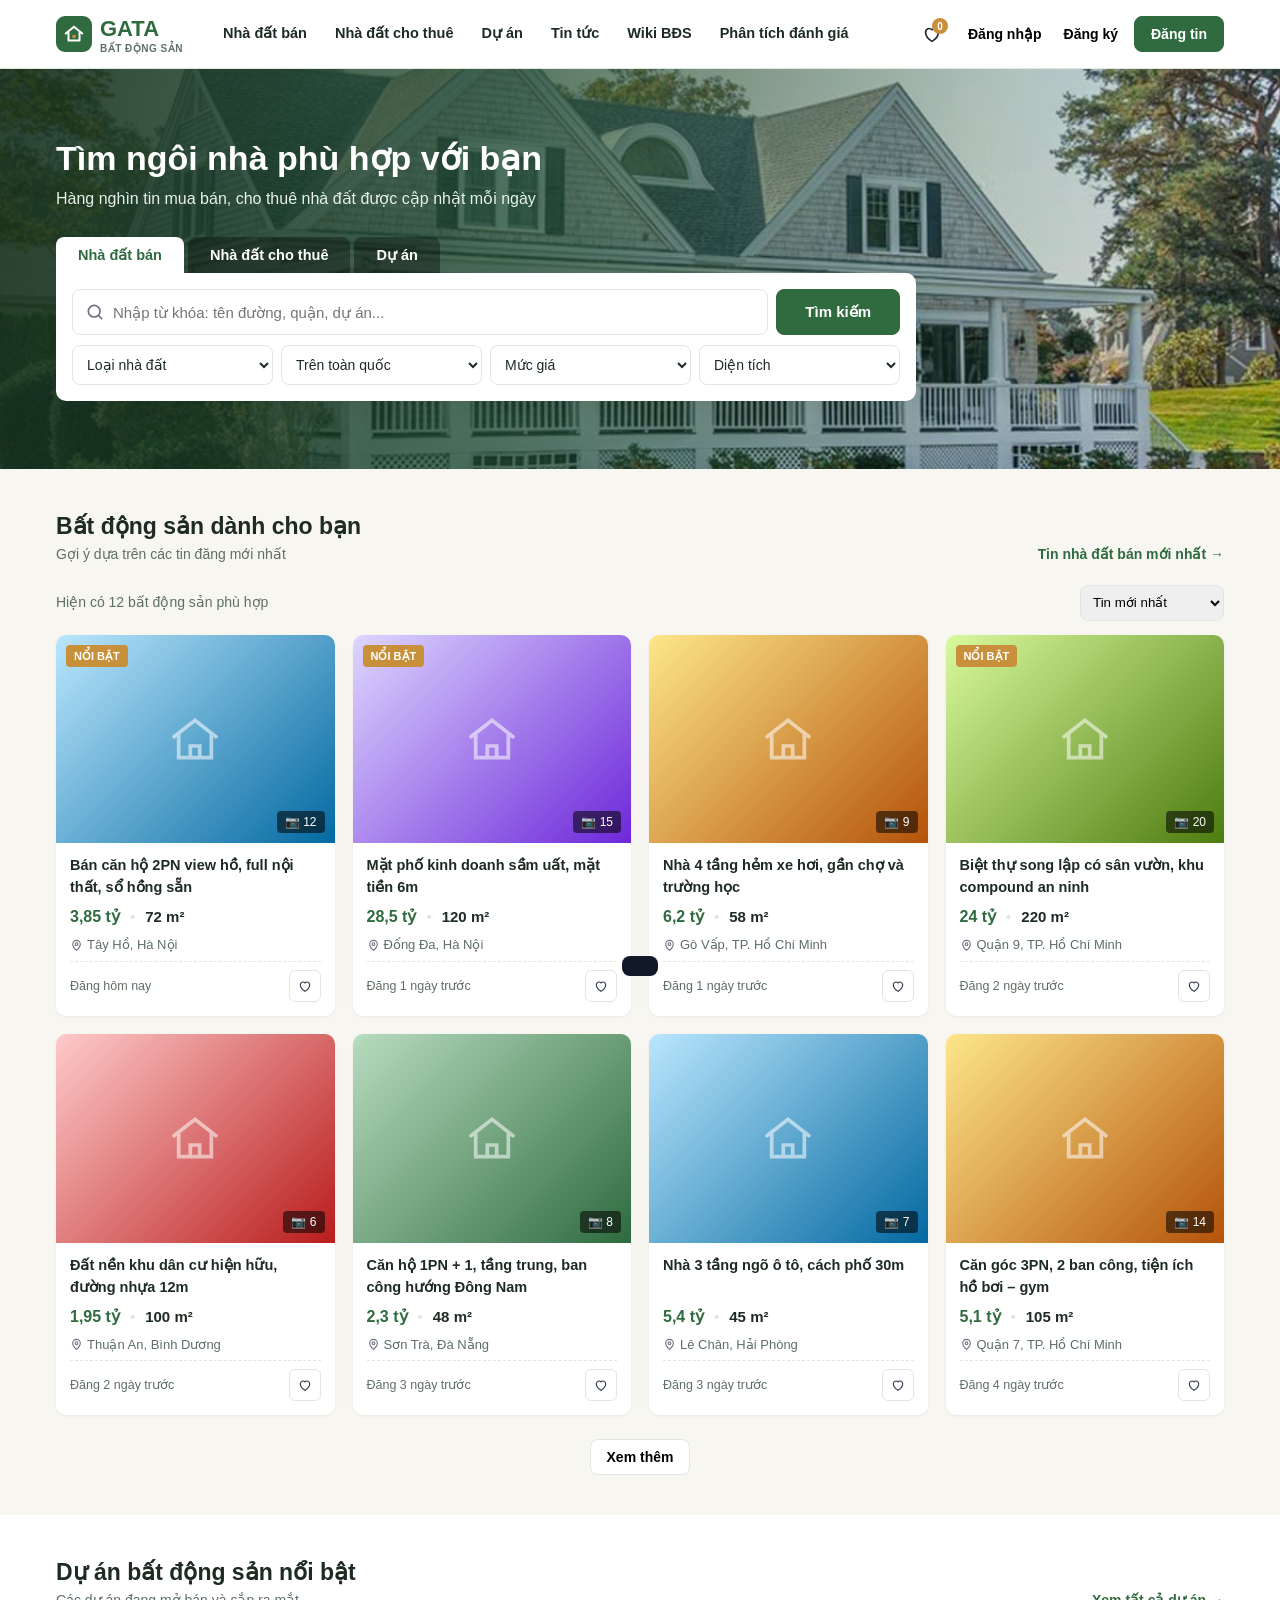
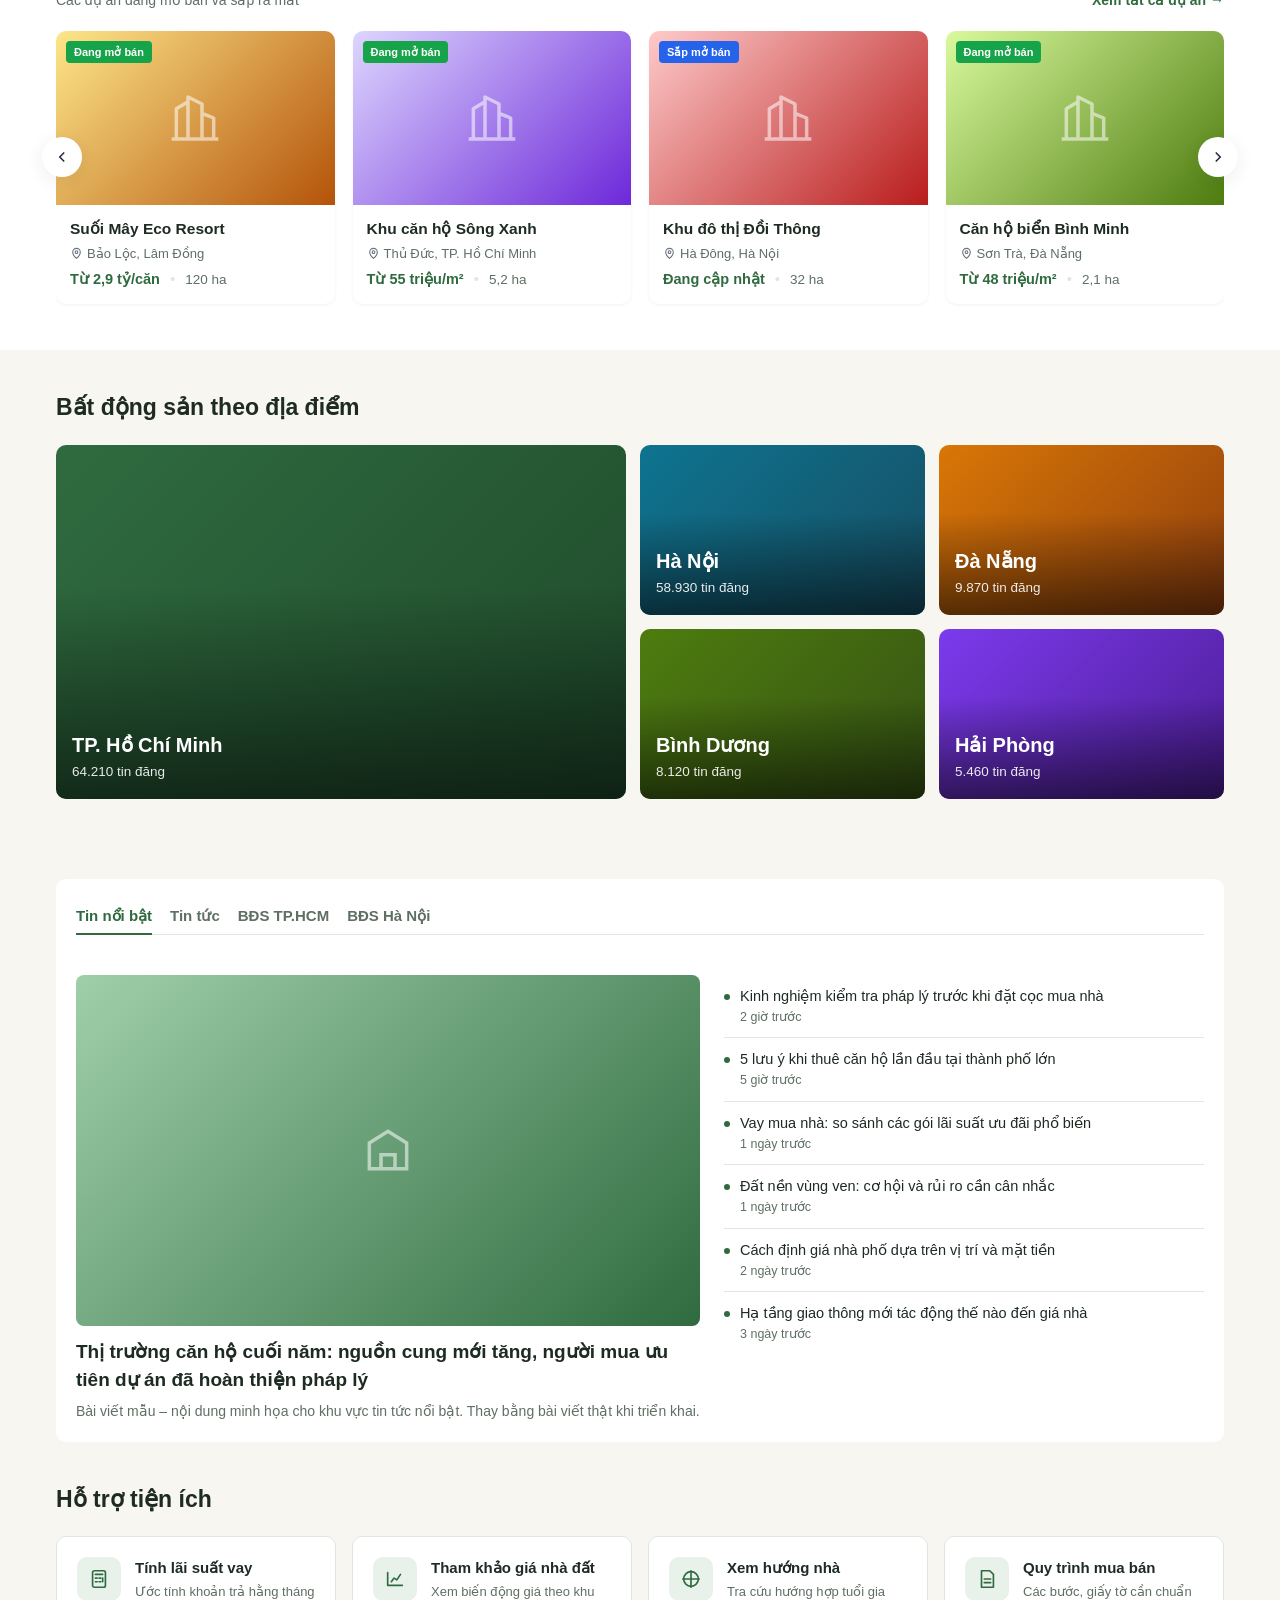
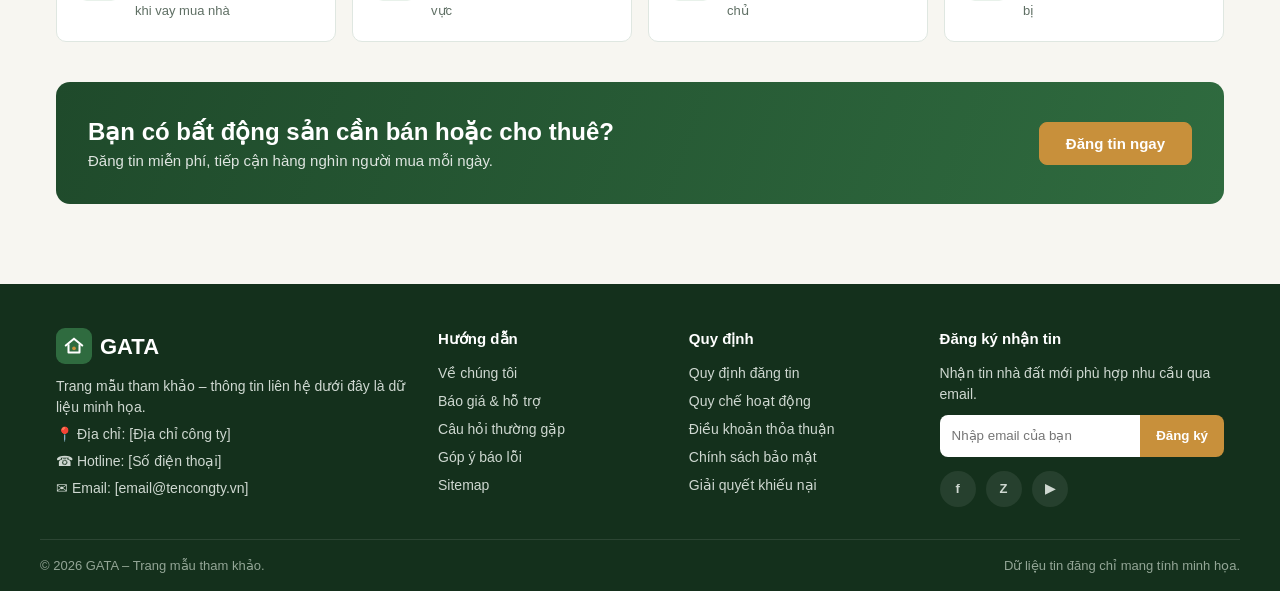
==== commit 4a50dd16: "Đồng bộ màu trang chủ với dự án Suối Mây, thay ảnh banner, xoá BTVN và batdongsan.html - Đổi bảng mà" ====
--- a/index.html
+++ b/index.html
@@ -7,17 +7,23 @@
 <meta name="description" content="Trang mẫu tham khảo: tìm kiếm, mua bán, cho thuê bất động sản.">
 <style>
   :root{
-    --primary:#0f766e;      /* xanh ngọc đậm */
-    --primary-dark:#0b5a54;
-    --primary-light:#e6f4f2;
-    --accent:#f59e0b;       /* vàng hổ phách */
-    --text:#1f2937;
-    --muted:#6b7280;
-    --line:#e5e7eb;
-    --bg:#f6f7f8;
+    /* Bảng màu đồng bộ với trang dự án Suối Mây Eco Resort */
+    --primary:#2f6b3f;      /* xanh rừng */
+    --primary-dark:#1f4a2b;
+    --primary-light:#e8f1ea;
+    --primary-soft:#9fcfa9; /* xanh lá nhạt: điểm sáng ở banner, hover chân trang */
+    --accent:#c8903b;       /* vàng đất */
+    --accent-dark:#a87628;
+    --text:#1d2b22;
+    --muted:#5f6f64;
+    --line:#dfe7e1;
+    --bg:#f7f6f1;
     --white:#fff;
+    --footer-bg:#14301c;
+    --footer-text:#cfd8d1;
+    --footer-muted:#93a596;
     --radius:10px;
-    --shadow:0 4px 18px rgba(0,0,0,.08);
+    --shadow:0 4px 18px rgba(20,40,25,.08);
   }
   *{box-sizing:border-box;margin:0;padding:0}
   body{font-family:"Segoe UI",Roboto,"Helvetica Neue",Arial,sans-serif;color:var(--text);background:var(--bg);line-height:1.5;font-size:15px}
@@ -53,16 +59,17 @@
   .burger{display:none}
 
   /* ===== HERO + SEARCH ===== */
+  /* Banner: ảnh ngôi nhà + lớp phủ xanh rừng đậm bên trái để chữ dễ đọc.
+     Nền gradient cuối cùng là dự phòng khi ảnh không tải được. */
   .hero{position:relative;min-height:400px;display:flex;align-items:center;
     background:
-      linear-gradient(120deg,rgba(11,90,84,.92) 0%,rgba(15,118,110,.75) 45%,rgba(15,118,110,.35) 100%),
-      radial-gradient(circle at 80% 30%,#5eead4 0,transparent 40%),
-      linear-gradient(180deg,#134e4a,#0f766e);
+      linear-gradient(100deg,rgba(20,48,28,.9) 0%,rgba(31,74,43,.72) 40%,rgba(31,74,43,.28) 75%,rgba(31,74,43,.1) 100%),
+      url("assets/images/anh-ngoi-nha-16.jpg") center 55% / cover no-repeat,
+      linear-gradient(180deg,var(--primary-dark),var(--primary));
     overflow:hidden}
-  .hero-skyline{position:absolute;bottom:0;left:0;right:0;height:180px;opacity:.18}
   .hero-inner{position:relative;width:100%;padding:48px 16px}
   .hero h1{color:#fff;font-size:34px;line-height:1.25;max-width:620px;margin-bottom:8px}
-  .hero p{color:#ccfbf1;margin-bottom:26px;font-size:16px}
+  .hero p{color:var(--primary-light);margin-bottom:26px;font-size:16px}
   .search-box{max-width:860px}
   .search-tabs{display:flex;gap:4px}
   .search-tabs button{border:none;background:rgba(0,0,0,.35);color:#fff;padding:10px 22px;border-radius:8px 8px 0 0;font-weight:600;font-size:14.5px}
@@ -152,7 +159,7 @@
   .tools{display:grid;grid-template-columns:repeat(4,1fr);gap:16px}
   .tool{background:var(--white);border-radius:var(--radius);padding:20px;display:flex;gap:14px;align-items:flex-start;border:1px solid var(--line)}
   .tool:hover{border-color:var(--primary)}
-  .tool-icon{flex:0 0 44px;height:44px;border-radius:10px;background:var(--primary-light);display:grid;place-items:center}
+  .tool-icon{flex:0 0 44px;height:44px;border-radius:10px;background:var(--primary-light);color:var(--primary);display:grid;place-items:center}
   .tool h4{font-size:15px;margin-bottom:2px}
   .tool p{font-size:13px;color:var(--muted)}
 
@@ -163,11 +170,11 @@
   .cta .btn{background:var(--accent);border-color:var(--accent);color:#fff;padding:12px 26px;font-size:15px}
 
   /* ===== FOOTER ===== */
-  footer{background:#0b1f1d;color:#cbd5d1;margin-top:40px;padding-top:44px;font-size:14px}
+  footer{background:var(--footer-bg);color:var(--footer-text);margin-top:40px;padding-top:44px;font-size:14px}
   .foot-grid{display:grid;grid-template-columns:1.6fr 1fr 1fr 1.3fr;gap:32px;padding-bottom:32px}
   footer h5{color:#fff;font-size:15px;margin-bottom:12px}
   footer ul{list-style:none;display:flex;flex-direction:column;gap:7px}
-  footer a:hover{color:#5eead4}
+  footer a:hover{color:var(--primary-soft)}
   .foot-brand .logo{color:#fff;margin-bottom:12px}
   .foot-brand p{margin-bottom:6px}
   .newsletter{display:flex;margin-top:10px}
@@ -175,7 +182,7 @@
   .newsletter button{border:none;background:var(--accent);color:#fff;font-weight:600;padding:0 16px;border-radius:0 8px 8px 0}
   .socials{display:flex;gap:10px;margin-top:14px}
   .socials a{width:36px;height:36px;border-radius:50%;background:rgba(255,255,255,.08);display:grid;place-items:center;font-weight:700;font-size:13px}
-  .copyright{border-top:1px solid rgba(255,255,255,.1);padding:16px 0;font-size:13px;color:#8aa39e;display:flex;justify-content:space-between;flex-wrap:wrap;gap:8px}
+  .copyright{border-top:1px solid rgba(255,255,255,.1);padding:16px 0;font-size:13px;color:var(--footer-muted);display:flex;justify-content:space-between;flex-wrap:wrap;gap:8px}
 
   /* toast */
   .toast{position:fixed;bottom:24px;left:50%;transform:translateX(-50%) translateY(100px);background:#111827;color:#fff;padding:10px 18px;border-radius:8px;font-size:14px;transition:transform .3s;z-index:100}
@@ -207,6 +214,11 @@
     .loc:first-child{grid-column:span 2;grid-row:auto}
     .news{grid-template-columns:1fr}
     .hero h1{font-size:27px}
+    /* Điện thoại: chữ và khung tìm kiếm phủ hết bề ngang nên phủ màu đều hơn */
+    .hero{background:
+      linear-gradient(180deg,rgba(20,48,28,.82),rgba(31,74,43,.7)),
+      url("assets/images/anh-ngoi-nha-16.jpg") 60% center / cover no-repeat,
+      linear-gradient(180deg,var(--primary-dark),var(--primary))}
     .scroll-btn{display:none}
   }
   @media (max-width:540px){
@@ -229,7 +241,7 @@
   <div class="container nav">
     <a href="#" class="logo" aria-label="GATA - trang chủ">
       <span class="logo-mark">
-        <svg width="22" height="22" viewBox="0 0 24 24" fill="none"><path d="M3 11.5 12 4l9 7.5" stroke="#fff" stroke-width="2.2" stroke-linecap="round" stroke-linejoin="round"/><path d="M6 10v9h12v-9" stroke="#fff" stroke-width="2.2" stroke-linejoin="round"/><circle cx="12" cy="14.5" r="2" fill="#f59e0b"/></svg>
+        <svg width="22" height="22" viewBox="0 0 24 24" fill="none"><path d="M3 11.5 12 4l9 7.5" stroke="#fff" stroke-width="2.2" stroke-linecap="round" stroke-linejoin="round"/><path d="M6 10v9h12v-9" stroke="#fff" stroke-width="2.2" stroke-linejoin="round"/><circle cx="12" cy="14.5" r="2" style="fill:var(--accent)"/></svg>
       </span>
       <span>GATA<small>BẤT ĐỘNG SẢN</small></span>
     </a>
@@ -272,9 +284,6 @@
 
 <!-- ================= HERO + SEARCH ================= -->
 <div class="hero">
-  <svg class="hero-skyline" viewBox="0 0 1200 180" preserveAspectRatio="none" fill="#fff">
-    <path d="M0 [base64]"/>
-  </svg>
   <div class="container hero-inner">
     <h1>Tìm ngôi nhà phù hợp với bạn</h1>
     <p>Hàng nghìn tin mua bán, cho thuê nhà đất được cập nhật mỗi ngày</p>
@@ -383,7 +392,7 @@
         <button>BĐS Hà Nội</button>
       </div>
       <article class="news-main">
-        <div class="thumb" style="background:linear-gradient(135deg,#99f6e4,#0f766e)">
+        <div class="thumb" style="background:linear-gradient(135deg,var(--primary-soft),var(--primary))">
           <img class="ph" src="https://images.unsplash.com/photo-1560518883-ce09059eeffa?w=800&q=70&auto=format&fit=crop" alt="Thị trường căn hộ" loading="lazy" onerror="this.remove()">
           <svg viewBox="0 0 24 24" fill="none"><path d="M4 20V9l8-5 8 5v11H4Z" stroke="#fff" stroke-width="1.5"/><path d="M9 20v-6h6v6" stroke="#fff" stroke-width="1.5"/></svg>
         </div>
@@ -407,10 +416,10 @@
   <div class="container">
     <div class="section-head"><div><h2>Hỗ trợ tiện ích</h2></div></div>
     <div class="tools">
-      <a href="#" class="tool"><span class="tool-icon"><svg width="22" height="22" viewBox="0 0 24 24" fill="none"><rect x="5" y="3" width="14" height="18" rx="2" stroke="#0f766e" stroke-width="1.8"/><path d="M8 7h8M8 11h2M12 11h2M8 15h2M12 15h2M16 11v4" stroke="#0f766e" stroke-width="1.8" stroke-linecap="round"/></svg></span><div><h4>Tính lãi suất vay</h4><p>Ước tính khoản trả hằng tháng khi vay mua nhà</p></div></a>
-      <a href="#" class="tool"><span class="tool-icon"><svg width="22" height="22" viewBox="0 0 24 24" fill="none"><path d="M4 19V5M4 19h16M8 15l3-4 3 2 4-6" stroke="#0f766e" stroke-width="1.8" stroke-linecap="round" stroke-linejoin="round"/></svg></span><div><h4>Tham khảo giá nhà đất</h4><p>Xem biến động giá theo khu vực</p></div></a>
-      <a href="#" class="tool"><span class="tool-icon"><svg width="22" height="22" viewBox="0 0 24 24" fill="none"><path d="M12 3v18M3 12h18" stroke="#0f766e" stroke-width="1.8" stroke-linecap="round"/><circle cx="12" cy="12" r="8" stroke="#0f766e" stroke-width="1.8"/></svg></span><div><h4>Xem hướng nhà</h4><p>Tra cứu hướng hợp tuổi gia chủ</p></div></a>
-      <a href="#" class="tool"><span class="tool-icon"><svg width="22" height="22" viewBox="0 0 24 24" fill="none"><path d="M6 3h9l4 4v14H6V3Z" stroke="#0f766e" stroke-width="1.8" stroke-linejoin="round"/><path d="M9 12h7M9 16h7" stroke="#0f766e" stroke-width="1.8" stroke-linecap="round"/></svg></span><div><h4>Quy trình mua bán</h4><p>Các bước, giấy tờ cần chuẩn bị</p></div></a>
+      <a href="#" class="tool"><span class="tool-icon"><svg width="22" height="22" viewBox="0 0 24 24" fill="none"><rect x="5" y="3" width="14" height="18" rx="2" stroke="currentColor" stroke-width="1.8"/><path d="M8 7h8M8 11h2M12 11h2M8 15h2M12 15h2M16 11v4" stroke="currentColor" stroke-width="1.8" stroke-linecap="round"/></svg></span><div><h4>Tính lãi suất vay</h4><p>Ước tính khoản trả hằng tháng khi vay mua nhà</p></div></a>
+      <a href="#" class="tool"><span class="tool-icon"><svg width="22" height="22" viewBox="0 0 24 24" fill="none"><path d="M4 19V5M4 19h16M8 15l3-4 3 2 4-6" stroke="currentColor" stroke-width="1.8" stroke-linecap="round" stroke-linejoin="round"/></svg></span><div><h4>Tham khảo giá nhà đất</h4><p>Xem biến động giá theo khu vực</p></div></a>
+      <a href="#" class="tool"><span class="tool-icon"><svg width="22" height="22" viewBox="0 0 24 24" fill="none"><path d="M12 3v18M3 12h18" stroke="currentColor" stroke-width="1.8" stroke-linecap="round"/><circle cx="12" cy="12" r="8" stroke="currentColor" stroke-width="1.8"/></svg></span><div><h4>Xem hướng nhà</h4><p>Tra cứu hướng hợp tuổi gia chủ</p></div></a>
+      <a href="#" class="tool"><span class="tool-icon"><svg width="22" height="22" viewBox="0 0 24 24" fill="none"><path d="M6 3h9l4 4v14H6V3Z" stroke="currentColor" stroke-width="1.8" stroke-linejoin="round"/><path d="M9 12h7M9 16h7" stroke="currentColor" stroke-width="1.8" stroke-linecap="round"/></svg></span><div><h4>Quy trình mua bán</h4><p>Các bước, giấy tờ cần chuẩn bị</p></div></a>
     </div>
   </div>
 </section>
@@ -433,7 +442,7 @@
 <footer>
   <div class="container foot-grid">
     <div class="foot-brand">
-      <a href="#" class="logo"><span class="logo-mark"><svg width="22" height="22" viewBox="0 0 24 24" fill="none"><path d="M3 11.5 12 4l9 7.5" stroke="#fff" stroke-width="2.2" stroke-linecap="round" stroke-linejoin="round"/><path d="M6 10v9h12v-9" stroke="#fff" stroke-width="2.2" stroke-linejoin="round"/><circle cx="12" cy="14.5" r="2" fill="#f59e0b"/></svg></span><span>GATA</span></a>
+      <a href="#" class="logo"><span class="logo-mark"><svg width="22" height="22" viewBox="0 0 24 24" fill="none"><path d="M3 11.5 12 4l9 7.5" stroke="#fff" stroke-width="2.2" stroke-linecap="round" stroke-linejoin="round"/><path d="M6 10v9h12v-9" stroke="#fff" stroke-width="2.2" stroke-linejoin="round"/><circle cx="12" cy="14.5" r="2" style="fill:var(--accent)"/></svg></span><span>GATA</span></a>
       <p>Trang mẫu tham khảo – thông tin liên hệ dưới đây là dữ liệu minh họa.</p>
       <p>📍 Địa chỉ: [Địa chỉ công ty]</p>
       <p>☎ Hotline: [Số điện thoại]</p>
@@ -504,7 +513,7 @@
 ];
 
 const locations = [
-  {city:"TP. Hồ Chí Minh",count:"64.210",bg:"linear-gradient(135deg,#0f766e,#134e4a)",img:"1583417319070-4a69db38a482"},
+  {city:"TP. Hồ Chí Minh",count:"64.210",bg:"linear-gradient(135deg,#2f6b3f,#1f4a2b)",img:"1583417319070-4a69db38a482"},
   {city:"Hà Nội",count:"58.930",bg:"linear-gradient(135deg,#0e7490,#164e63)",img:"1599708153386-62bf3f035c78"},
   {city:"Đà Nẵng",count:"9.870",bg:"linear-gradient(135deg,#d97706,#92400e)",img:"1559592413-7cec4d0cae2b"},
   {city:"Bình Dương",count:"8.120",bg:"linear-gradient(135deg,#4d7c0f,#365314)",img:"1460317442991-0ec209397118"},
@@ -527,7 +536,7 @@
   ban:[["","Mức giá"],["0-1000","Dưới 1 tỷ"],["1000-3000","1 – 3 tỷ"],["3000-5000","3 – 5 tỷ"],["5000-10000","5 – 10 tỷ"],["10000-999999","Trên 10 tỷ"]],
   thue:[["","Mức giá"],["0-5","Dưới 5 triệu"],["5-10","5 – 10 triệu"],["10-20","10 – 20 triệu"],["20-50","20 – 50 triệu"],["50-99999","Trên 50 triệu"]],
 };
-const palettes = ["#a7f3d0,#0f766e","#bae6fd,#0369a1","#fde68a,#b45309","#ddd6fe,#6d28d9","#fecaca,#b91c1c","#d9f99d,#4d7c0f"];
+const palettes = ["#b7dcbf,#2f6b3f","#bae6fd,#0369a1","#fde68a,#b45309","#ddd6fe,#6d28d9","#fecaca,#b91c1c","#d9f99d,#4d7c0f"];
 
 /* ================= TIỆN ÍCH ================= */
 const $ = s => document.querySelector(s);
